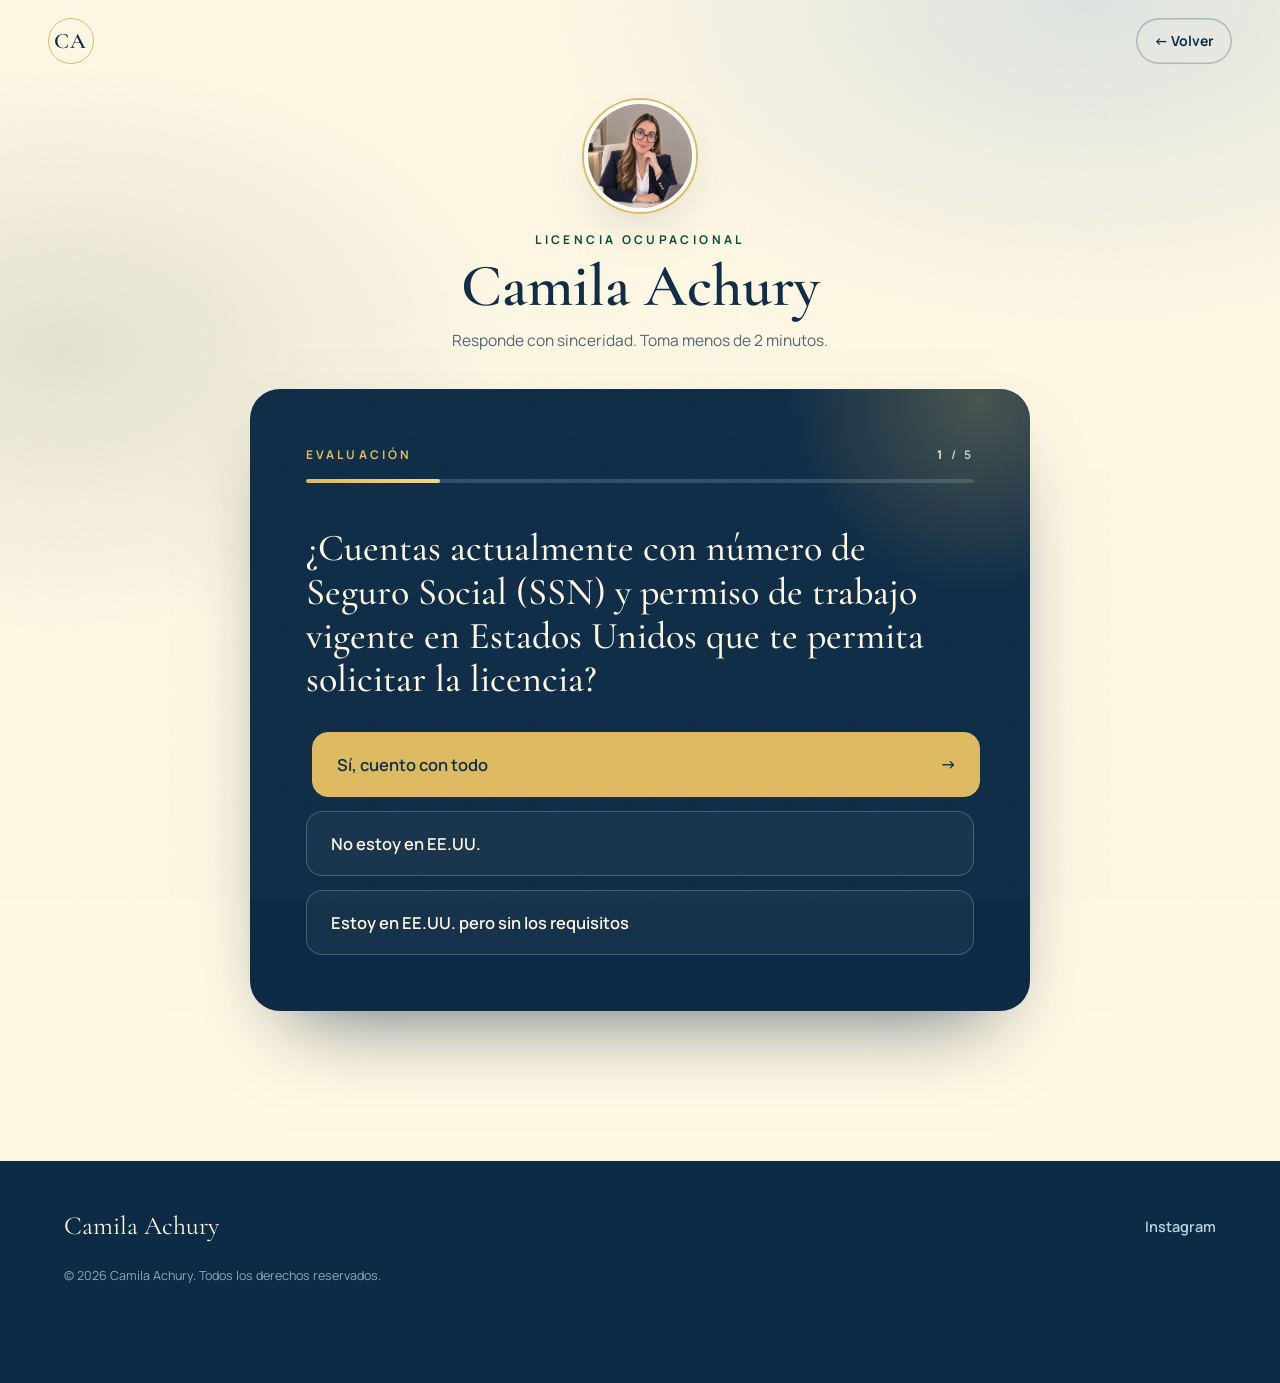
==== encuesta.html @ af257aab "Add files via upload" ====
<!doctype html>
<html lang="es">
<head>
  <meta charset="utf-8">
  <meta name="viewport" content="width=device-width, initial-scale=1">
  <title>Evaluación · Camila Achury</title>
  <meta name="description" content="Responde una breve evaluación y agenda una llamada con Camila Achury para comenzar tu licencia y construir tu negocio de productos financieros.">
  <meta property="og:title" content="Camila Achury · Agenda tu llamada">
  <meta property="og:description" content="Disciplina. Enfoque. Resultados. Responde la evaluación y hablemos.">
  <meta property="og:image" content="retrato.jpg?v=4">
  <meta name="theme-color" content="#FFF8E4">
  <link rel="preconnect" href="https://fonts.googleapis.com">
  <link rel="preconnect" href="https://fonts.gstatic.com" crossorigin>
  <link href="https://fonts.googleapis.com/css2?family=Cormorant+Garamond:ital,wght@0,500;0,600;1,500&family=Manrope:wght@400;500;600;700&display=swap" rel="stylesheet">
  <script>document.documentElement.className += ' js';</script>
  <link rel="stylesheet" href="styles.css?v=2026101612">
  <script defer src="main.js?v=2026101612"></script>
</head>
<body>

  <header class="nav">
    <a href="index.html" class="nav__mark" aria-label="Volver al inicio">CA</a>
    <a href="index.html" class="nav__back">← Volver</a>
  </header>

  <main class="survey-page">
    <section class="survey-intro">
      <img class="survey-intro__photo" src="retrato.jpg?v=4" alt="Camila Achury" width="1060" height="1060">
      <p class="eyebrow">Licencia ocupacional</p>
      <h1 class="survey-intro__name">Camila Achury</h1>
      <p class="survey-intro__lead">Responde con sinceridad. Toma menos de 2 minutos.</p>
    </section>

    <section class="quiz-section quiz-section--page" id="evaluacion">
      <div class="quiz">
        <div class="quiz__head">
          <span class="quiz__label">Evaluación</span>
          <span class="quiz__count"><b id="stepNow">1</b> / <span id="stepTotal">5</span></span>
        </div>
        <div class="quiz__bar"><span id="quizBar"></span></div>

        <form id="quizForm" novalidate>
          <!-- Paso 1 -->
          <fieldset class="step is-active" data-step="1" data-key="requisitos">
            <legend>¿Cuentas actualmente con número de Seguro Social (SSN) y permiso de trabajo vigente en Estados Unidos que te permita solicitar la licencia?</legend>
            <div class="options">
              <button type="button" class="option" data-value="Sí, cuento con todo">Sí, cuento con todo</button>
              <button type="button" class="option" data-value="No estoy en EE.UU." data-stop="requisitos">No estoy en EE.UU.</button>
              <button type="button" class="option" data-value="Estoy en EE.UU. pero sin los requisitos" data-stop="requisitos">Estoy en EE.UU. pero sin los requisitos</button>
            </div>
          </fieldset>

          <!-- Paso 2 -->
          <fieldset class="step" data-step="2" data-key="situacion">
            <legend>¿Cuál describe mejor tu situación actual?</legend>
            <div class="options">
              <button type="button" class="option" data-value="Tengo un empleo y quiero un ingreso adicional">Tengo un empleo y quiero un ingreso adicional</button>
              <button type="button" class="option" data-value="Quiero cambiar de profesión">Quiero cambiar de profesión</button>
              <button type="button" class="option" data-value="Ya emprendo y quiero crecer">Ya emprendo y quiero crecer</button>
            </div>
          </fieldset>

          <!-- Paso 3 -->
          <fieldset class="step" data-step="3" data-key="tiempo">
            <legend>¿Cuánto tiempo a la semana puedes dedicarle a construir tu negocio?</legend>
            <div class="options">
              <button type="button" class="option" data-value="Entre 2 y 4 horas">Entre 2 y 4 horas</button>
              <button type="button" class="option" data-value="Entre 5 y 10 horas">Entre 5 y 10 horas</button>              <button type="button" class="option" data-value="Tiempo completo">Tiempo completo</button>
              <button type="button" class="option" data-value="Por ahora no tengo tiempo" data-stop="tiempo">Por ahora no tengo tiempo</button>
            </div>
          </fieldset>

          <!-- Paso 4 -->
          <fieldset class="step" data-step="4" data-key="presupuesto">
            <legend>¿Cuál es tu presupuesto para sacar tu licencia ocupacional y comenzar tu negocio de productos financieros?</legend>
            <div class="options">
              <button type="button" class="option" data-value="Entre $300 y $500">Entre $300 y $500</button>
              <button type="button" class="option" data-value="Más de $500">Más de $500</button>
              <button type="button" class="option" data-value="No tengo presupuesto" data-stop="dinero">No tengo presupuesto</button>
            </div>
          </fieldset>

          <!-- Paso 5: datos y agenda -->
          <fieldset class="step" data-step="5" data-key="datos">
            <legend>¡Perfecto! Agenda tu llamada conmigo</legend>
            <p class="step__hint">Déjame tus datos y elige cuándo prefieres que hablemos. Al enviar, se abrirá WhatsApp con tu solicitud lista.</p>
            <div class="fields">
              <label class="field"><span>Nombre completo</span>
                <input type="text" name="nombre" autocomplete="name" required placeholder="Tu nombre">
              </label>
              <label class="field"><span>Teléfono (WhatsApp)</span>
                <input type="tel" name="telefono" autocomplete="tel" inputmode="tel" required placeholder="Ej. +1 305 555 1234">
              </label>
              <label class="field"><span>Correo electrónico</span>
                <input type="email" name="correo" autocomplete="email" placeholder="tucorreo@ejemplo.com">
              </label>
              <label class="field"><span>Ciudad / Estado</span>
                <input type="text" name="ciudad" autocomplete="address-level2" placeholder="Ej. Miami, FL">
              </label>
              <!-- Trampa anti-spam: las personas no la ven -->
              <input type="text" name="website" tabindex="-1" autocomplete="off" aria-hidden="true" class="hp-field">
            </div>
            <p class="field__title">¿Qué día te queda mejor?</p>
            <div class="chips" data-group="dia">
              <button type="button" class="chip" data-value="Lunes">Lun</button>
              <button type="button" class="chip" data-value="Martes">Mar</button>
              <button type="button" class="chip" data-value="Miércoles">Mié</button>
              <button type="button" class="chip" data-value="Jueves">Jue</button>
              <button type="button" class="chip" data-value="Viernes">Vie</button>            </div>
            <p class="field__title">¿En qué horario?</p>
            <div class="chips" data-group="horario">
              <button type="button" class="chip" data-value="Mañana (9am – 12pm)">Mañana</button>
              <button type="button" class="chip" data-value="Tarde (12pm – 5pm)">Tarde</button>
              <button type="button" class="chip" data-value="Noche (5pm – 8pm)">Noche</button>
            </div>
            <p class="form__error" id="formError" role="alert"></p>
            <button type="submit" class="btn btn--whatsapp magnetic">
              <svg viewBox="0 0 24 24" aria-hidden="true"><path fill="currentColor" d="M12 2a10 10 0 0 0-8.6 15.1L2 22l5-1.3A10 10 0 1 0 12 2zm0 18.2a8.2 8.2 0 0 1-4.2-1.2l-.3-.2-3 .8.8-2.9-.2-.3A8.2 8.2 0 1 1 12 20.2zm4.5-6.1c-.2-.1-1.5-.7-1.7-.8-.2-.1-.4-.1-.6.1l-.8 1c-.1.2-.3.2-.5.1a6.7 6.7 0 0 1-3.3-2.9c-.2-.4.2-.4.7-1.3.1-.2 0-.3 0-.4l-.8-1.8c-.2-.5-.4-.4-.6-.4h-.5a1 1 0 0 0-.7.3 3 3 0 0 0-.9 2.2 5.2 5.2 0 0 0 1.1 2.7 11.8 11.8 0 0 0 4.5 4c1.7.7 2.3.8 3.2.6a2.7 2.7 0 0 0 1.8-1.2 2.2 2.2 0 0 0 .1-1.3c0-.1-.2-.2-.5-.3z"/></svg>
              Agendar mi llamada por WhatsApp
            </button>
          </fieldset>

          <!-- Resultado: no cumple requisitos -->
          <div class="step step--end" data-step="stop-requisitos">
            <h3>Gracias por tu sinceridad</h3>
            <p>Por ahora no puedo acompañarte en este proceso: para obtener la licencia necesitas estar en Estados Unidos con número de Seguro Social y permiso de trabajo vigente. Cuando cumplas esos requisitos, aquí estaré.</p>
            <a class="btn btn--ghost" href="#" data-instagram>Sígueme en Instagram</a>
          </div>

          <!-- Resultado: no tiene tiempo -->
          <div class="step step--end" data-step="stop-tiempo">
            <h3>Gracias por tu sinceridad</h3>
            <p>Por ahora no puedo acompañarte en este proceso. Construir este negocio requiere dedicarle tiempo cada semana, y para que funcione necesitamos ese compromiso desde el inicio. Cuando puedas organizar tu tiempo, vuelve a hacer la evaluación.</p>
            <a class="btn btn--ghost" href="#" data-instagram>Sígueme en Instagram</a>
          </div>

          <!-- Resultado: no tiene el dinero -->
          <div class="step step--end" data-step="stop-dinero">
            <h3>Gracias por tu sinceridad</h3>
            <p>Por ahora no puedo acompañarte en este proceso. Para comenzar es necesario contar con el dinero para la licencia y la formación desde el primer día. Cuando lo tengas disponible, vuelve a hacer la evaluación y con gusto hablamos.</p>
            <a class="btn btn--ghost" href="#" data-instagram>Sígueme en Instagram</a>
          </div>

          <!-- Resultado: enviado -->
          <div class="step step--end" data-step="done">
            <h3>¡Listo! Tu solicitud va en camino</h3>
            <p>Ya recibí tus datos. Se abrió WhatsApp con un mensaje para mí: solo pulsa <strong>enviar</strong> en el chat y te confirmaré el horario de tu llamada.</p>
            <a class="btn btn--whatsapp" href="#" id="waRetry">Abrir WhatsApp de nuevo</a>
          </div>
        </form>

        <button type="button" class="quiz__back" id="quizBack" hidden>← Volver</button>
      </div>
    </section>
  </main>

  <footer class="footer footer--slim">
    <span class="footer__mark">Camila Achury</span>
    <nav class="footer__links">
      <a href="#" data-instagram>Instagram</a>
    </nav>
    <small>© 2026 Camila Achury. Todos los derechos reservados.</small>
  </footer>
</body>
</html>
---- styles.css ----
/* =========================================================
   Camila Achury — Finanzas
   Paleta de marca: verde #064D3B · salvia #A4B1A7 · azul #0D2B45
                    crema #FFF8E4 · celeste #BFD1DE · dorado #DEBB61
   ========================================================= */

:root {
  --green: #064D3B;
  --green-deep: #043529;
  --sage: #A4B1A7;
  --navy: #0D2B45;
  --cream: #FFF8E4;
  --cream-2: #F7EDD2;
  --sky: #BFD1DE;
  --gold: #DEBB61;
  --gold-dark: #B8963E;
  --white: #FFFDF7;

  --ink: var(--navy);
  --ink-soft: rgba(13, 43, 69, .72);

  --serif: "Cormorant Garamond", Georgia, "Times New Roman", serif;
  --sans: "Manrope", system-ui, -apple-system, "Segoe UI", Roboto, sans-serif;

  --radius: 22px;
  --shadow: 0 24px 60px -28px rgba(13, 43, 69, .35);
  --ease: cubic-bezier(.22, 1, .36, 1);
}

*, *::before, *::after { box-sizing: border-box; }

html { scroll-behavior: smooth; -webkit-text-size-adjust: 100%; overflow-x: hidden; overflow-x: clip; }

body {
  margin: 0;
  background: var(--cream);
  color: var(--ink);
  font-family: var(--sans);
  font-size: 17px;
  line-height: 1.65;
  -webkit-font-smoothing: antialiased;
  overflow-x: hidden;
}

img { max-width: 100%; display: block; }
a { color: inherit; }
strong { font-weight: 700; color: var(--green); }

/* Grano sutil de papel */
body::before {
  content: "";
  position: fixed; inset: 0;
  pointer-events: none;
  z-index: 100;
  opacity: .05;
  background-image: url("data:image/svg+xml,%3Csvg xmlns='http://www.w3.org/2000/svg' width='160' height='160'%3E%3Cfilter id='n'%3E%3CfeTurbulence type='fractalNoise' baseFrequency='.9' numOctaves='2'/%3E%3C/filter%3E%3Crect width='100%25' height='100%25' filter='url(%23n)'/%3E%3C/svg%3E");
}

/* ---------- Tipografía común ---------- */
.eyebrow {
  font-size: 12px;
  letter-spacing: .28em;
  text-transform: uppercase;
  font-weight: 700;
  color: var(--green);
  margin: 0 0 14px;
}
.section-title {
  font-family: var(--serif);
  font-weight: 600;
  font-size: clamp(36px, 5vw, 58px);
  line-height: 1.05;
  margin: 0 0 22px;
  color: var(--navy);
}

/* ---------- Botones ---------- */
.btn {
  --bg: var(--navy);
  display: inline-flex; align-items: center; justify-content: center; gap: 10px;
  padding: 17px 30px;
  border-radius: 999px;
  border: 0;
  background: var(--bg);
  color: var(--cream);
  font: 700 15px/1 var(--sans);
  letter-spacing: .02em;
  text-decoration: none;
  cursor: pointer;
  transition: transform .4s var(--ease), box-shadow .4s var(--ease), background .3s;
  box-shadow: 0 14px 30px -14px rgba(13, 43, 69, .55);
  will-change: transform;
}
.btn:hover { box-shadow: 0 20px 40px -16px rgba(13, 43, 69, .6); }
.btn span { transition: transform .4s var(--ease); }
.btn:hover span { transform: translateX(4px); }
.btn--gold { --bg: var(--gold); color: var(--navy); box-shadow: 0 14px 30px -14px rgba(184, 150, 62, .8); }
.btn--gold:hover { --bg: #E6C873; }
.btn--whatsapp { --bg: var(--green); color: var(--cream); width: 100%; margin-top: 8px; }
.btn--whatsapp:hover { --bg: var(--green-deep); }
.btn--whatsapp svg { width: 22px; height: 22px; }
.btn--ghost { --bg: transparent; color: var(--navy); box-shadow: inset 0 0 0 1.5px var(--navy); }

/* ---------- Nav ---------- */
.nav {
  position: fixed; top: 0; left: 0; right: 0;
  z-index: 50;
  display: flex; align-items: center; justify-content: space-between;
  padding: 18px clamp(16px, 4vw, 48px);
  transition: background .4s, box-shadow .4s, padding .4s;
}
.nav.is-scrolled {
  background: rgba(255, 248, 228, .82);
  backdrop-filter: blur(14px);
  -webkit-backdrop-filter: blur(14px);
  box-shadow: 0 1px 0 rgba(13, 43, 69, .08);
  padding-top: 12px; padding-bottom: 12px;
}
.nav__mark {
  font-family: var(--serif);
  font-weight: 600;
  font-size: 22px;
  letter-spacing: .08em;
  text-decoration: none;
  width: 46px; height: 46px;
  display: grid; place-items: center;
  border-radius: 50%;
  border: 1.5px solid var(--gold);
  color: var(--navy);
}
.nav__cta {
  font-weight: 700; font-size: 14px;
  text-decoration: none;
  padding: 11px 20px;
  border-radius: 999px;
  background: var(--navy);
  color: var(--cream);
  display: inline-block;
}

/* =========================================================
   HERO
   ========================================================= */
.hero {
  min-height: 100vh;
  min-height: 100svh;
  display: flex; flex-direction: column; align-items: center; justify-content: center;
  text-align: center;
  padding: 36px 16px;
  position: relative;
  background:
    radial-gradient(60% 45% at 85% 10%, rgba(191, 209, 222, .55), transparent 70%),
    radial-gradient(50% 40% at 8% 60%, rgba(164, 177, 167, .35), transparent 70%),
    var(--cream);
}

.hero__portrait {
  position: relative;
  /* Cabe en una pantalla: limitado también por la altura */
  width: min(360px, 70vw, 36svh);
  aspect-ratio: 1;
  margin: 0 0 clamp(18px, 3.5svh, 36px);
  transition: transform .6s var(--ease);
}
.hero__blob {
  position: absolute; inset: -6%;
  width: 112%; height: 112%;
  animation: blobSpin 26s linear infinite;
  filter: drop-shadow(0 30px 40px rgba(222, 187, 97, .35));
}
.blob-path { animation: blobMorph 12s ease-in-out infinite alternate; }

.hero__photo {
  position: absolute;
  inset: 9%;
  width: 82%; height: 82%;
  object-fit: cover;
  object-position: 50% 50%;
  border-radius: 50%;
  border: 6px solid var(--white);
  box-shadow: var(--shadow);
}

.hero__name {
  font-family: var(--serif);
  font-weight: 600;
  font-size: clamp(48px, min(10vw, 9svh), 104px);
  line-height: .95;
  letter-spacing: -.01em;
  margin: 0 0 10px;
  color: var(--navy);
}
.hero__role {
  margin: 0 0 clamp(14px, 2.5svh, 24px);
  font-family: var(--serif);
  font-style: italic;
  font-size: clamp(22px, 2.8vw, 30px);
  color: var(--green);
}
.hero__name .char {
  display: inline-block;
  opacity: 0;
  transform: translateY(.45em) rotate(4deg);
  animation: charIn .9s var(--ease) forwards;
  animation-delay: calc(.25s + var(--i) * .045s);
}

.hero__lead {
  max-width: 620px;
  font-size: clamp(17px, 2vw, 20px);
  line-height: 1.5;
  color: var(--ink-soft);
  margin: 0 auto clamp(20px, 3.5svh, 32px);
}
.btn--lg { padding: 20px 38px; font-size: 16.5px; }
.hero .hero__time { margin-top: 14px; }

.hero__card {
  width: min(560px, 100%);
  background: var(--white);
  border-radius: var(--radius);
  padding: 30px 28px 26px;
  box-shadow: var(--shadow);
  border: 1px solid rgba(222, 187, 97, .35);
  display: flex; flex-direction: column; align-items: center; gap: 18px;
}
.hero__card p { margin: 0; font-size: 15.5px; color: var(--ink-soft); }
.hero__time { font-size: 12.5px; color: var(--ink-soft); letter-spacing: .04em; }

/* =========================================================
   MARQUEE
   ========================================================= */
.marquee {
  background: var(--green);
  color: var(--cream);
  overflow: hidden;
  padding: 20px 0;
  transform: rotate(-1.5deg) scale(1.03);
  margin: -10px 0 0;
  position: relative; z-index: 2;
}
.marquee__track {
  display: flex; align-items: center; gap: 34px;
  width: max-content;
  animation: marquee 32s linear infinite;
  font-family: var(--serif);
  font-style: italic;
  font-size: clamp(26px, 3.4vw, 40px);
  white-space: nowrap;
}
.marquee__track i { font-style: normal; color: var(--gold); font-size: .6em; }

/* =========================================================
   QUIZ
   ========================================================= */
.quiz-section {
  padding: clamp(90px, 12vw, 150px) 16px;
  background:
    linear-gradient(180deg, var(--cream) 0%, var(--cream-2) 100%);
  scroll-margin-top: 40px;
}
.quiz {
  max-width: 780px;
  margin: 0 auto;
  background: var(--navy);
  color: var(--cream);
  border-radius: 30px;
  padding: clamp(28px, 5vw, 56px);
  box-shadow: 0 40px 80px -40px rgba(13, 43, 69, .7);
  position: relative;
  overflow: hidden;
}
.quiz::before {
  content: "";
  position: absolute;
  width: 420px; height: 420px;
  right: -160px; top: -200px;
  border-radius: 50%;
  background: radial-gradient(circle, rgba(222, 187, 97, .28), transparent 65%);
  pointer-events: none;
}
.quiz__head {
  display: flex; justify-content: space-between; align-items: baseline;
  margin-bottom: 14px;
  font-size: 12px; letter-spacing: .26em; text-transform: uppercase; font-weight: 700;
}
.quiz__label { color: var(--gold); }
.quiz__count { color: var(--sky); }
.quiz__count b { color: var(--cream); }
.quiz__bar {
  height: 4px; border-radius: 4px;
  background: rgba(191, 209, 222, .2);
  overflow: hidden;
  margin-bottom: clamp(28px, 4vw, 44px);
}
.quiz__bar span {
  display: block; height: 100%; width: 20%;
  background: linear-gradient(90deg, var(--gold), #F0D78F);
  border-radius: inherit;
  transition: width .7s var(--ease);
}

#quizForm { position: relative; }

.step {
  border: 0; margin: 0; padding: 0; min-width: 0;
}
/* Sin JS: todos los pasos visibles (el contenido nunca queda oculto) */
.js .step { display: none; }
.js .step.is-active { display: block; animation: stepIn .65s var(--ease) both; }

.step legend {
  font-family: var(--serif);
  font-weight: 500;
  font-size: clamp(26px, 3.6vw, 38px);
  line-height: 1.15;
  margin-bottom: 30px;
  padding: 0;
  color: var(--cream);
}
.step__hint { color: var(--sky); margin: -14px 0 24px; font-size: 15.5px; }

.options { display: grid; gap: 14px; }
.option {
  position: relative;
  text-align: left;
  padding: 20px 56px 20px 24px;
  border-radius: 16px;
  border: 1.5px solid rgba(191, 209, 222, .28);
  background: rgba(255, 248, 228, .04);
  color: var(--cream);
  font: 600 16.5px/1.4 var(--sans);
  cursor: pointer;
  transition: background .35s var(--ease), border-color .35s, transform .35s var(--ease), color .3s;
}
.option::after {
  content: "→";
  position: absolute; right: 22px; top: 50%;
  transform: translate(-6px, -50%);
  opacity: 0;
  color: var(--navy);
  transition: opacity .3s, transform .35s var(--ease);
}
.option:hover, .option:focus-visible {
  background: var(--gold);
  border-color: var(--gold);
  color: var(--navy);
  transform: translateX(6px);
  outline: none;
}
.option:hover::after, .option:focus-visible::after { opacity: 1; transform: translate(0, -50%); }
.option.is-picked { background: var(--gold); border-color: var(--gold); color: var(--navy); }

.fields { display: grid; grid-template-columns: 1fr 1fr; gap: 16px; margin-bottom: 24px; }
.field { display: flex; flex-direction: column; gap: 7px; }
.field--full { grid-column: 1 / -1; }
.field span, .field__title {
  font-size: 12px; letter-spacing: .18em; text-transform: uppercase; font-weight: 700;
  color: var(--sky);
}
.field__title { margin: 4px 0 12px; }
.field input {
  padding: 16px 18px;
  border-radius: 14px;
  border: 1.5px solid rgba(191, 209, 222, .3);
  background: rgba(255, 248, 228, .06);
  color: var(--cream);
  font: 500 16px var(--sans);
  transition: border-color .3s, background .3s;
}
.field input::placeholder { color: rgba(191, 209, 222, .55); }
.field input:focus { outline: none; border-color: var(--gold); background: rgba(255, 248, 228, .1); }
.field input.is-invalid { border-color: #E9897A; }

.chips { display: flex; flex-wrap: wrap; gap: 10px; margin-bottom: 22px; }
.chip {
  padding: 11px 18px;
  border-radius: 999px;
  border: 1.5px solid rgba(191, 209, 222, .3);
  background: transparent;
  color: var(--cream);
  font: 600 14.5px var(--sans);
  cursor: pointer;
  transition: all .3s var(--ease);
}
.chip:hover { border-color: var(--gold); }
.chip.is-picked { background: var(--gold); border-color: var(--gold); color: var(--navy); }

.form__error { min-height: 1.4em; margin: 0 0 6px; color: #F3B1A5; font-size: 14.5px; }

.step--end h3 {
  font-family: var(--serif); font-weight: 600;
  font-size: clamp(30px, 4vw, 44px); line-height: 1.1;
  margin: 0 0 16px; color: var(--gold);
}
.step--end p { color: var(--sky); margin: 0 0 28px; max-width: 560px; }
.step--end strong { color: var(--cream); }
.step--end .btn--ghost { color: var(--cream); box-shadow: inset 0 0 0 1.5px var(--cream); }
.step--end .btn--whatsapp { width: auto; }
/* Sin JS, las pantallas de resultado no se muestran */
.step--end { display: none; }
.js .step--end.is-active { display: block; }

.quiz__back {
  margin-top: 26px;
  background: none; border: 0; padding: 4px 0;
  color: var(--sky);
  font: 600 14px var(--sans);
  cursor: pointer;
}
.quiz__back:hover { color: var(--gold); }

/* =========================================================
   PÁGINA DE ENCUESTA
   ========================================================= */
.nav__back {
  font-weight: 700; font-size: 14px;
  text-decoration: none;
  padding: 11px 18px;
  border-radius: 999px;
  color: var(--navy);
  box-shadow: inset 0 0 0 1.5px rgba(13, 43, 69, .25);
  transition: box-shadow .3s;
}
.nav__back:hover { box-shadow: inset 0 0 0 1.5px var(--navy); }

.survey-page {
  background:
    radial-gradient(60% 40% at 85% 0%, rgba(191, 209, 222, .5), transparent 70%),
    radial-gradient(50% 35% at 5% 30%, rgba(164, 177, 167, .3), transparent 70%),
    var(--cream);
  min-height: 100vh;
}
.survey-intro {
  text-align: center;
  padding: 100px 16px 0;
}
.survey-intro__photo {
  width: 112px; height: 112px;
  margin: 0 auto 18px;
  border-radius: 50%;
  object-fit: cover;
  border: 4px solid var(--white);
  box-shadow: 0 0 0 2px var(--gold), var(--shadow);
}
.survey-intro .eyebrow { margin-bottom: 6px; }
.survey-intro__name {
  font-family: var(--serif);
  font-weight: 600;
  font-size: clamp(40px, 6vw, 60px);
  line-height: 1;
  margin: 0 0 12px;
  color: var(--navy);
}
.survey-intro__lead { margin: 0; color: var(--ink-soft); font-size: 15.5px; }
.quiz-section--page {
  background: none;
  padding-top: 36px;
}
.footer--slim { padding-bottom: 44px; }
.hp-field { position: absolute; left: -9999px; width: 1px; height: 1px; opacity: 0; }

/* =========================================================
   RESULTADOS
   ========================================================= */
.results {
  max-width: 860px;
  margin: 0 auto;
  padding: clamp(80px, 11vw, 140px) 16px 0;
  text-align: center;
}
.results__total {
  font-family: var(--serif);
  font-weight: 600;
  font-size: clamp(72px, 12vw, 148px);
  line-height: 1;
  margin: 6px 0 10px;
  color: var(--green);
  font-variant-numeric: lining-nums tabular-nums;
}
.results__caption {
  margin: 0 0 34px;
  font-family: var(--serif);
  font-style: italic;
  font-size: clamp(22px, 2.6vw, 28px);
  color: var(--navy);
}
.results__disclaimer {
  margin: 0 auto;
  max-width: 620px;
  font-size: 12.5px;
  color: var(--ink-soft);
}
/* =========================================================
   PROCESO
   ========================================================= */
.steps-section {
  padding: clamp(80px, 11vw, 140px) clamp(16px, 5vw, 64px);
  max-width: 1200px; margin: 0 auto;
  text-align: center;
}
.process {
  list-style: none; padding: 0; margin: 48px 0 0;
  display: grid; grid-template-columns: repeat(3, 1fr); gap: 22px;
  text-align: left;
}
.process__item {
  background: var(--white);
  border-radius: var(--radius);
  padding: 34px 30px 32px;
  border: 1px solid rgba(164, 177, 167, .45);
  transition: transform .5s var(--ease), box-shadow .5s var(--ease), border-color .4s;
  position: relative;
  overflow: hidden;
}
.process__item::before {
  content: "";
  position: absolute; left: 0; top: 0; height: 4px; width: 0;
  background: var(--gold);
  transition: width .6s var(--ease);
}
.process__item:hover { transform: translateY(-8px); box-shadow: var(--shadow); border-color: transparent; }
.process__item:hover::before { width: 100%; }
.process__num {
  font-family: var(--serif);
  font-size: 54px; line-height: 1;
  color: var(--gold);
  display: block; margin-bottom: 18px;
}
.process__item h3 {
  font-family: var(--serif); font-weight: 600;
  font-size: 30px; margin: 0 0 10px; color: var(--green);
}
.process__item p { margin: 0; color: var(--ink-soft); font-size: 16px; }

/* =========================================================
   SOBRE MÍ
   ========================================================= */
.about {
  display: grid;
  grid-template-columns: 1fr 1.05fr;
  gap: clamp(36px, 6vw, 90px);
  align-items: center;
  max-width: 1200px;
  margin: 0 auto;
  padding: clamp(40px, 6vw, 80px) clamp(16px, 5vw, 64px) clamp(90px, 12vw, 150px);
}
.about__photo {
  margin: 0;
  position: relative;
  border-radius: 220px 220px var(--radius) var(--radius);
  overflow: hidden;
  aspect-ratio: 4 / 5;
  box-shadow: var(--shadow);
}
.about__photo::after {
  content: "";
  position: absolute; inset: 14px;
  border-radius: 206px 206px 14px 14px;
  border: 1.5px solid rgba(255, 248, 228, .7);
  pointer-events: none;
}
.about__photo img {
  width: 100%; height: 115%;
  object-fit: cover; object-position: 50% 10%;
  will-change: transform;
}
.about__text p { color: var(--ink-soft); margin: 0 0 18px; }
.about__quote {
  margin: 30px 0 0;
  padding-left: 22px;
  border-left: 3px solid var(--gold);
  font-family: var(--serif);
  font-style: italic;
  font-size: clamp(28px, 3vw, 36px);
  line-height: 1.2;
  color: var(--green);
}

/* =========================================================
   BANDA CIUDAD
   ========================================================= */
.band {
  position: relative;
  min-height: 78vh;
  display: grid; place-items: center;
  overflow: hidden;
  color: var(--cream);
  text-align: center;
}
.band__bg {
  position: absolute; inset: -15% 0;
  background-size: cover;
  background-position: 50% 30%;
  will-change: transform;
}
.band::after {
  content: "";
  position: absolute; inset: 0;
  background: linear-gradient(180deg, rgba(13, 43, 69, .55), rgba(6, 77, 59, .78));
}
.band__inner { position: relative; z-index: 1; padding: 80px 16px; max-width: 980px; }
.band__quote {
  font-family: var(--serif);
  font-weight: 500;
  font-size: clamp(42px, 7vw, 96px);
  line-height: 1.02;
  margin: 0;
}
.band__quote em { color: var(--gold); }

/* =========================================================
   CTA FINAL
   ========================================================= */
.final {
  display: grid;
  grid-template-columns: 1.1fr 1fr;
  gap: clamp(36px, 6vw, 80px);
  align-items: center;
  max-width: 1200px;
  margin: 0 auto;
  padding: clamp(90px, 12vw, 150px) clamp(16px, 5vw, 64px);
}
.final__text p { color: var(--ink-soft); margin: 0 0 30px; max-width: 460px; }
.final__photo {
  margin: 0;
  border-radius: 50%;
  overflow: hidden;
  aspect-ratio: 1;
  box-shadow: 0 0 0 10px var(--white), 0 0 0 11px rgba(222, 187, 97, .6), var(--shadow);
}
.final__photo img { width: 100%; height: 100%; object-fit: cover; transition: transform 1.2s var(--ease); }
.final__photo:hover img { transform: scale(1.05); }

/* =========================================================
   FOOTER + WHATSAPP FLOTANTE
   ========================================================= */
.footer {
  background: var(--navy);
  color: var(--sky);
  padding: 44px clamp(16px, 5vw, 64px) 96px;
  display: flex; flex-wrap: wrap; align-items: center; justify-content: space-between; gap: 18px;
}
.footer__mark { font-family: var(--serif); font-size: 26px; color: var(--cream); }
.footer__links { display: flex; gap: 24px; }
.footer__links a { text-decoration: none; font-weight: 600; font-size: 14.5px; }
.footer__links a:hover { color: var(--gold); }
.footer small { width: 100%; font-size: 12.5px; opacity: .75; }

.wa-float {
  position: fixed; right: 20px; bottom: 20px; z-index: 60;
  width: 58px; height: 58px; border-radius: 50%;
  display: grid; place-items: center;
  background: var(--green); color: var(--cream);
  box-shadow: 0 14px 30px -10px rgba(6, 77, 59, .6);
  transition: transform .4s var(--ease);
}
.wa-float svg { width: 28px; height: 28px; }
.wa-float::before {
  content: ""; position: absolute; inset: 0; border-radius: 50%;
  border: 2px solid var(--green);
  animation: pulse 2.6s var(--ease) infinite;
}
.wa-float:hover { transform: scale(1.08); }

/* =========================================================
   REVEAL (con red de seguridad)
   ========================================================= */
.js .reveal {
  opacity: 0;
  transform: translateY(34px);
  transition: opacity 1s var(--ease), transform 1s var(--ease);
  transition-delay: var(--d, 0s);
  /* Red de seguridad CSS: si el JS no carga, todo aparece a los 6 s */
  animation: revealFallback 0s 6s forwards;
}
@keyframes revealFallback { to { opacity: 1; transform: none; } }
.js .reveal.is-in { opacity: 1; transform: none; }
/* El texto dividido letra por letra nunca queda invisible */
.reveal[data-split], .js .reveal[data-split] { opacity: 1; transform: none; }

/* =========================================================
   ANIMACIONES
   ========================================================= */
@keyframes blobMorph {
  0%   { d: path("M318,92C352,130,364,190,346,246C328,302,280,354,218,364C156,374,92,344,62,292C32,240,36,170,72,120C108,70,176,40,232,46C288,52,284,54,318,92Z"); }
  50%  { d: path("M330,110C360,160,350,220,330,270C306,330,250,370,190,362C130,354,70,322,50,262C30,202,52,140,96,100C140,60,200,30,256,48C300,62,306,70,330,110Z"); }
  100% { d: path("M306,80C346,110,372,176,356,236C340,296,300,344,236,362C172,380,104,360,68,306C32,252,30,184,62,128C94,72,160,36,220,38C270,40,276,56,306,80Z"); }
}
@keyframes blobSpin { to { transform: rotate(360deg); } }
@keyframes charIn { to { opacity: 1; transform: none; } }
@keyframes marquee { to { transform: translateX(-50%); } }
@keyframes stepIn {
  from { opacity: 0; transform: translateX(30px); }
  to   { opacity: 1; transform: none; }
}
@keyframes pulse {
  0%   { transform: scale(1); opacity: .7; }
  100% { transform: scale(1.6); opacity: 0; }
}

/* Solo se reducen los efectos realmente intrusivos */
@media (prefers-reduced-motion: reduce) {
  .hero__blob { animation-duration: 80s; }
}

/* =========================================================
   RESPONSIVE
   ========================================================= */
@media (max-width: 900px) {
  .process { grid-template-columns: 1fr; }
  .about, .final { grid-template-columns: 1fr; }
  .about__photo { max-width: 440px; margin: 0 auto; width: 100%; }
  .final { text-align: center; }
  .final__text p { margin-left: auto; margin-right: auto; }
  .final__photo { max-width: 340px; margin: 0 auto; width: 100%; order: -1; }
}
@media (max-width: 560px) {
  body { font-size: 16px; }
  .nav__cta { padding: 10px 16px; font-size: 13px; }
  .hero { overflow: hidden; }
  .hero__card { padding: 24px 18px 22px; }
  .fields { grid-template-columns: 1fr; }
  .option { padding: 18px 48px 18px 18px; font-size: 15.5px; }
  .option:hover { transform: none; }
  .quiz { border-radius: 24px; }
  .band { min-height: 62vh; }
  .wa-float { width: 52px; height: 52px; right: 16px; bottom: 16px; }
}
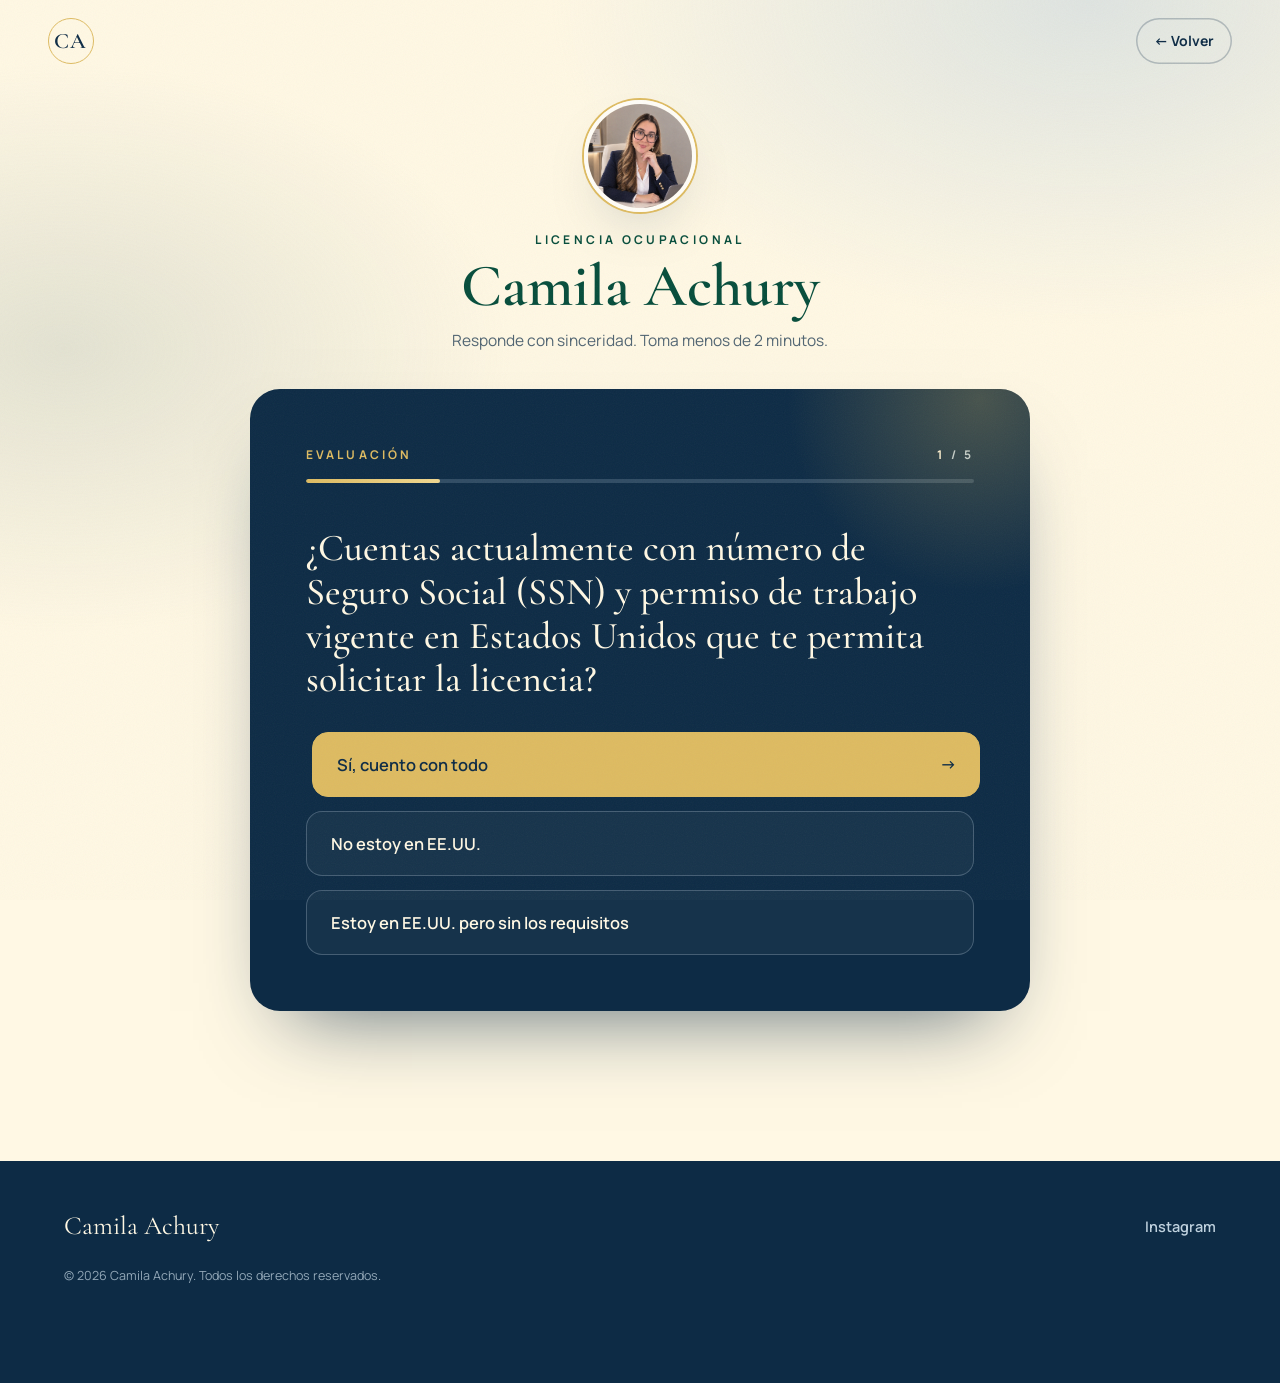
==== commit 191fa17f: "Add files via upload" ====
--- a/encuesta.html
+++ b/encuesta.html
@@ -13,8 +13,8 @@
   <link rel="preconnect" href="https://fonts.gstatic.com" crossorigin>
   <link href="https://fonts.googleapis.com/css2?family=Cormorant+Garamond:ital,wght@0,500;0,600;1,500&family=Manrope:wght@400;500;600;700&display=swap" rel="stylesheet">
   <script>document.documentElement.className += ' js';</script>
-  <link rel="stylesheet" href="styles.css?v=2026101612">
-  <script defer src="main.js?v=2026101612"></script>
+  <link rel="stylesheet" href="styles.css?v=2026101613">
+  <script defer src="main.js?v=2026101613"></script>
 </head>
 <body>
 
--- a/styles.css
+++ b/styles.css
@@ -71,7 +71,7 @@
   font-size: clamp(36px, 5vw, 58px);
   line-height: 1.05;
   margin: 0 0 22px;
-  color: var(--navy);
+  color: var(--green);
 }
 
 /* ---------- Botones ---------- */
@@ -188,7 +188,7 @@
   line-height: .95;
   letter-spacing: -.01em;
   margin: 0 0 10px;
-  color: var(--navy);
+  color: var(--green);
 }
 .hero__role {
   margin: 0 0 clamp(14px, 2.5svh, 24px);
@@ -450,7 +450,7 @@
   font-size: clamp(40px, 6vw, 60px);
   line-height: 1;
   margin: 0 0 12px;
-  color: var(--navy);
+  color: var(--green);
 }
 .survey-intro__lead { margin: 0; color: var(--ink-soft); font-size: 15.5px; }
 .quiz-section--page {
